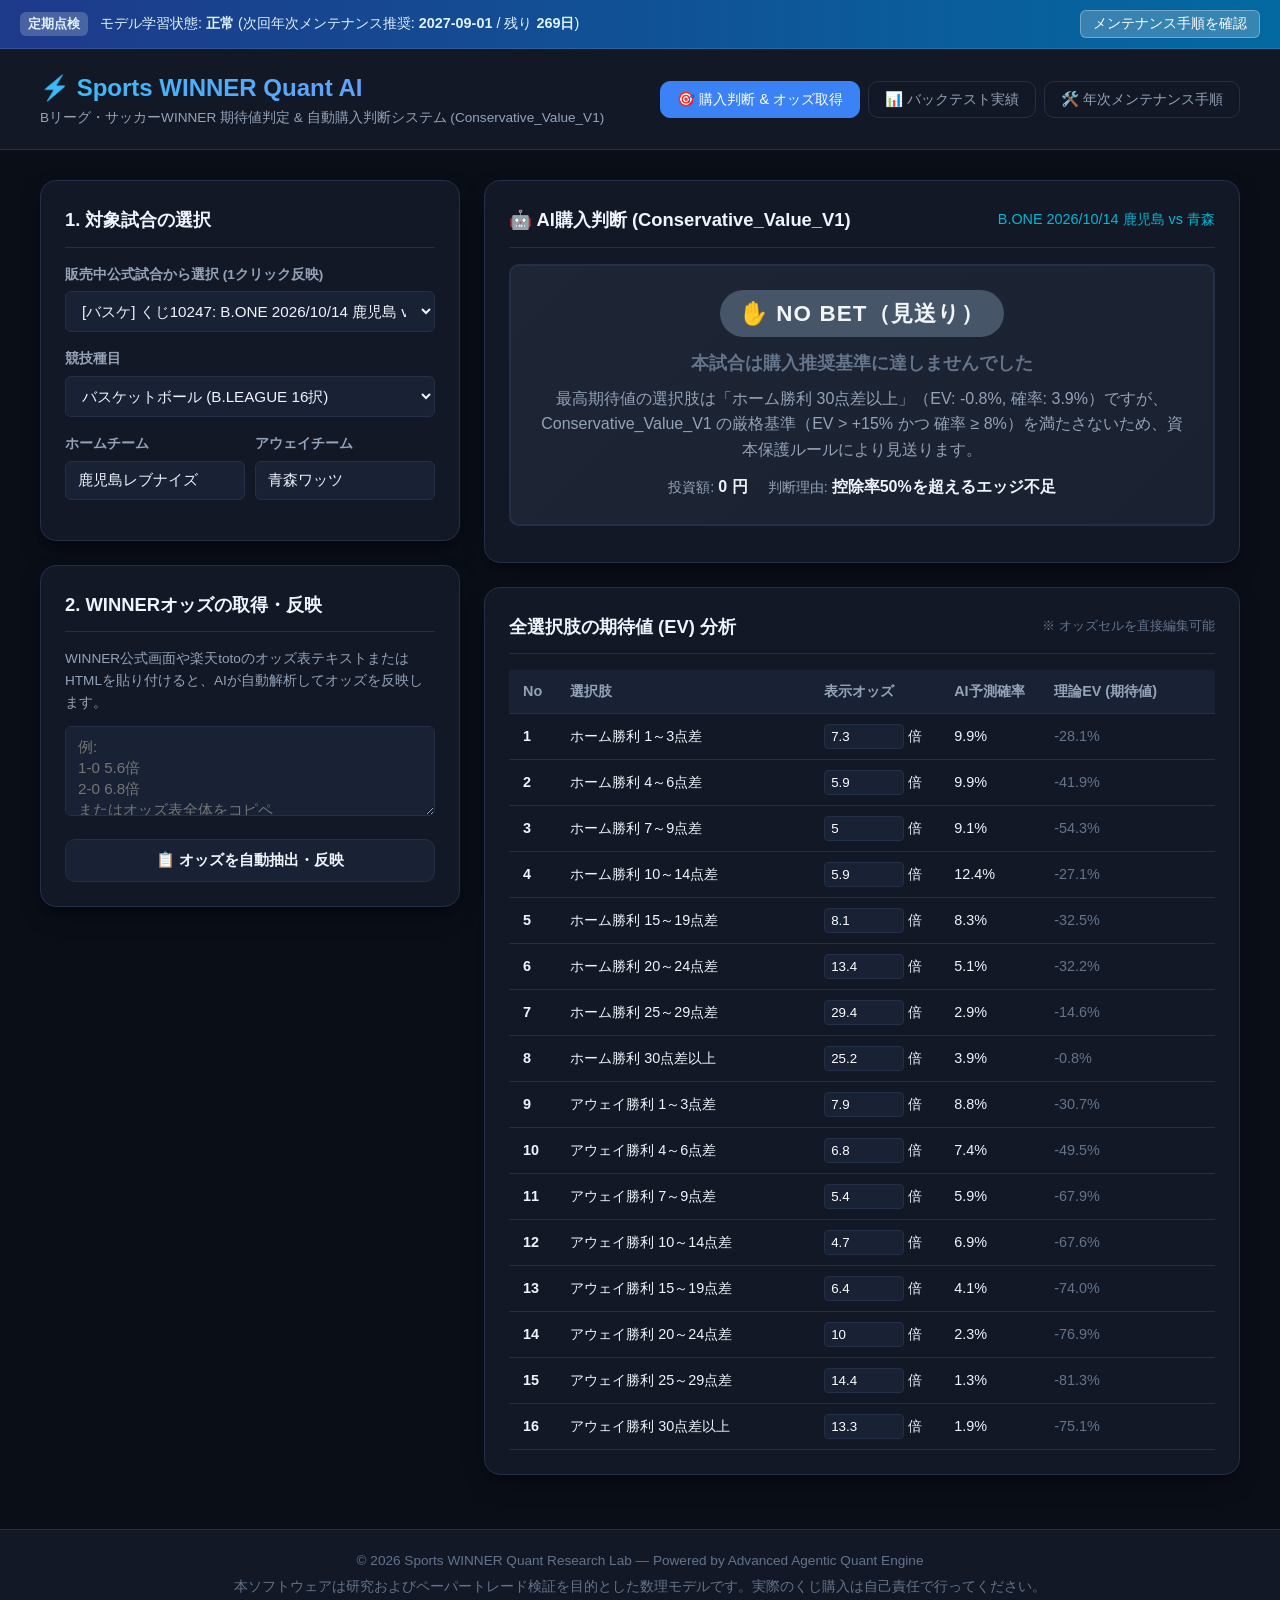
==== docs/index.html @ 53ccd7ec "feat: Add GitHub Pages Web App with WINNER Prediction, Odds Fetching & Annual Maintenance Gate" ====
<!DOCTYPE html>
<html lang="ja">
<head>
  <meta charset="UTF-8">
  <meta name="viewport" content="width=device-width, initial-scale=1.0">
  <title>Sports WINNER Quant AI — 期待値判定 & 自動購入判断 Web Dashboard</title>
  <link rel="stylesheet" href="style.css">
</head>
<body>

  <!-- 年次メンテナンス通知バナー -->
  <div id="maintenanceBanner" class="maintenance-banner">
    <div class="banner-content">
      <span class="banner-badge">定期点検</span>
      <span id="maintenanceDaysText">モデル学習状態: 正常 (次回メンテナンス推奨: 2027-09-01)</span>
    </div>
    <button id="showMaintenanceBtn" class="banner-btn">メンテナンス手順を確認</button>
  </div>

  <!-- ヘッダー -->
  <header>
    <div class="header-title">
      <h1>⚡ Sports WINNER Quant AI</h1>
      <p>Bリーグ・サッカーWINNER 期待値判定 & 自動購入判断システム (Conservative_Value_V1)</p>
    </div>
    <nav class="nav-tabs">
      <button class="nav-tab active" data-tab="predictTab">🎯 購入判断 & オッズ取得</button>
      <button class="nav-tab" data-tab="backtestTab">📊 バックテスト実績</button>
      <button class="nav-tab" data-tab="maintenanceTab">🛠️ 年次メンテナンス手順</button>
    </nav>
  </header>

  <!-- メインコンテンツ -->
  <main>

    <!-- Tab 1: 購入判断 & オッズ取得 -->
    <div id="predictTab" class="tab-pane active">
      <div class="dashboard-grid">

        <!-- 左カラム: 試合選択 & オッズ入力 -->
        <div class="sidebar-col">
          <div class="card">
            <h3 class="card-title">1. 対象試合の選択</h3>
            
            <div class="form-group">
              <label for="presetMatchSelect">販売中公式試合から選択 (1クリック反映)</label>
              <select id="presetMatchSelect"></select>
            </div>

            <div class="form-group">
              <label for="sportSelect">競技種目</label>
              <select id="sportSelect">
                <option value="Basketball">バスケットボール (B.LEAGUE 16択)</option>
                <option value="Soccer">サッカー (J.LEAGUE 18択)</option>
              </select>
            </div>

            <div style="display: grid; grid-template-columns: 1fr 1fr; gap: 10px;">
              <div class="form-group">
                <label for="homeTeamInput">ホームチーム</label>
                <input type="text" id="homeTeamInput" value="鹿児島レブナイズ">
              </div>
              <div class="form-group">
                <label for="awayTeamInput">アウェイチーム</label>
                <input type="text" id="awayTeamInput" value="青森ワッツ">
              </div>
            </div>
          </div>

          <div class="card">
            <h3 class="card-title">2. WINNERオッズの取得・反映</h3>
            <p style="font-size: 0.85rem; color: var(--text-secondary); margin-bottom: 12px;">
              WINNER公式画面や楽天totoのオッズ表テキストまたはHTMLを貼り付けると、AIが自動解析してオッズを反映します。
            </p>
            <div class="form-group">
              <textarea id="pasteOddsInput" rows="4" placeholder="例:&#10;1-0 5.6倍&#10;2-0 6.8倍&#10;またはオッズ表全体をコピペ"></textarea>
            </div>
            <button id="parseOddsBtn" class="btn btn-secondary" style="width: 100%; justify-content: center;">
              📋 オッズを自動抽出・反映
            </button>
          </div>
        </div>

        <!-- 右カラム: AI購入判定 & EV分析 -->
        <div class="main-col">
          <!-- 購入判断カード -->
          <div class="card" style="padding-bottom: 16px;">
            <div class="card-title">
              <span>🤖 AI購入判断 (Conservative_Value_V1)</span>
              <span id="matchTitle" style="font-size: 0.9rem; color: var(--accent-cyan); font-weight: normal;">B.ONE 鹿児島 vs 青森</span>
            </div>

            <!-- 判断ボックス (BET / NO_BET) -->
            <div id="decisionBox" class="decision-box no-bet">
              <div class="decision-badge">判定計算中...</div>
            </div>
          </div>

          <!-- 全選択肢オッズ & EVテーブル -->
          <div class="card">
            <h3 class="card-title">
              <span>全選択肢の期待値 (EV) 分析</span>
              <span style="font-size: 0.8rem; color: var(--text-muted); font-weight: normal;">※ オッズセルを直接編集可能</span>
            </h3>
            
            <div class="table-container">
              <table>
                <thead>
                  <tr>
                    <th style="width: 40px;">No</th>
                    <th>選択肢</th>
                    <th style="width: 130px;">表示オッズ</th>
                    <th style="width: 100px;">AI予測確率</th>
                    <th>理論EV (期待値)</th>
                  </tr>
                </thead>
                <tbody id="oddsTableBody">
                  <!-- JSで動的生成 -->
                </tbody>
              </table>
            </div>
          </div>
        </div>

      </div>
    </div>

    <!-- Tab 2: バックテスト実績 -->
    <div id="backtestTab" class="tab-pane">
      <div class="card">
        <h3 class="card-title">📊 過去データ バックテスト実績 (未知テスト期間)</h3>
        <p style="color: var(--text-secondary); margin-bottom: 20px;">
          Jリーグ686試合およびBリーグ604試合の未知テストデータに対し、公式約款第5条（1口200円、10円未満端数切り捨て）に準拠して検証した結果です。
        </p>

        <div style="display: grid; grid-template-columns: 1fr 1fr; gap: 24px; margin-bottom: 24px;">
          <!-- Bリーグ実績カード -->
          <div style="background: var(--bg-card); padding: 20px; border-radius: var(--radius-md); border-top: 4px solid var(--accent-cyan);">
            <h4 style="color: var(--accent-cyan); margin-bottom: 12px; font-size: 1.1rem;">🏀 Bリーグ WINNER (604試合)</h4>
            <ul style="list-style: none; line-height: 2; font-size: 0.95rem;">
              <li>・勝敗（2択）的中率: <strong>71.52%</strong> (ランダム 50%)</li>
              <li>・16択 完全的中率: <strong>13.25%</strong> (ランダム 6.25%の2.1倍)</li>
              <li>・Conservative_Value 回収率: <strong style="color: var(--accent-green); font-size: 1.2rem;">142.23% (ROI +42.23%)</strong></li>
              <li>・購入回数: 285回 ／ 的中: 34回</li>
              <li>・投資総額: 57,000円 ／ 払戻: 81,070円 (純益 +24,070円)</li>
              <li>・上位3回除外時ROI: <strong>+11.45% (黒字維持)</strong></li>
            </ul>
          </div>

          <!-- サッカー実績カード -->
          <div style="background: var(--bg-card); padding: 20px; border-radius: var(--radius-md); border-top: 4px solid var(--accent-blue);">
            <h4 style="color: var(--accent-blue); margin-bottom: 12px; font-size: 1.1rem;">⚽ サッカー WINNER (686試合)</h4>
            <ul style="list-style: none; line-height: 2; font-size: 0.95rem;">
              <li>・勝敗（3択）的中率: <strong>44.46%</strong> (ランダム 33%)</li>
              <li>・18択 完全的中率: <strong>11.37%</strong> (ランダム 5.56%の2.0倍)</li>
              <li>・Conservative_Value 回収率: <strong style="color: var(--accent-green); font-size: 1.2rem;">120.95% (ROI +20.95%)</strong></li>
              <li>・購入回数: 169回 ／ 的中: 17回</li>
              <li>・投資総額: 33,800円 ／ 払戻: 40,880円 (純益 +7,080円)</li>
              <li>・上位3回除外時ROI: <strong style="color: var(--accent-red);">-1.99% (赤字転落)</strong></li>
            </ul>
          </div>
        </div>

        <div style="background: rgba(245, 158, 11, 0.1); border-left: 4px solid var(--accent-amber); padding: 16px; border-radius: var(--radius-sm);">
          <strong style="color: var(--accent-amber);">⚠️ クオンツ分析の結論</strong>
          <p style="font-size: 0.9rem; color: var(--text-secondary); margin-top: 4px;">
            AIが「当たりそう」と予測した選択肢をそのまま買う（Most Probable）と、オッズが安すぎて回収率64%〜85%の大赤字になります。
            <strong>「市場が実力以上に過小評価している穴（EV > +15%）」だけを厳選する Conservative_Value 戦略</strong>こそが、控除率50%の壁を突破する唯一の理論的アプローチです。
          </p>
        </div>
      </div>
    </div>

    <!-- Tab 3: 年次メンテナンス手順 -->
    <div id="maintenanceTab" class="tab-pane">
      <div class="card">
        <h3 class="card-title">🛠️ 年次メンテナンス手順 & 性能劣化防止プロトコル</h3>
        <p style="color: var(--text-secondary); margin-bottom: 20px;">
          本システムは動的特徴量エンジンにより日々の再学習は不要ですが、<strong>毎年8月〜9月（新シーズン開幕前）に1回だけ定期メンテナンスを行うこと</strong>を推奨しています。
        </p>

        <div class="guide-step">
          <h4>Step 1: 新シーズン分の試合データ追加</h4>
          <p style="font-size: 0.85rem; color: var(--text-secondary);">過去1年間の全公式戦データを収集し、特徴量データセットを更新します。</p>
          <div class="code-block">python scripts/update_annual_dataset.py</div>
        </div>

        <div class="guide-step">
          <h4>Step 2: モデルの年次定期再学習</h4>
          <p style="font-size: 0.85rem; color: var(--text-secondary);">過学習を防ぐ固定アーキテクチャにて、最新データを加えてパラメータを定期更新します。</p>
          <div class="code-block">python scripts/retrain_models.py</div>
        </div>

        <div class="guide-step" style="border-left-color: var(--accent-green);">
          <h4>Step 3: 【最重要】性能劣化防止ゲート（品質検査）の実行</h4>
          <p style="font-size: 0.85rem; color: var(--text-secondary);">
            新モデルが旧モデルと同等以上の性能（Log Loss $\le$ 2.59, 勝敗的中率 $\ge$ 70%）を維持しているか自動判定します。基準を満たさない場合は自動で旧モデルにロールバックされます。
          </p>
          <div class="code-block">python scripts/verify_maintenance.py</div>
        </div>

        <div class="guide-step" style="border-left-color: var(--accent-cyan);">
          <h4>Step 4: GitHub Pages への自動デプロイ</h4>
          <p style="font-size: 0.85rem; color: var(--text-secondary);">Web用モデルデータを更新し、GitHubへプッシュするとWebダッシュボードが自動更新されます。</p>
          <div class="code-block">
python scripts/export_web_model.py<br>
git commit -am "Annual Maintenance: Updated models for 2027 season"<br>
git push origin main
          </div>
        </div>
      </div>
    </div>

  </main>

  <!-- フッター -->
  <footer>
    <p>© 2026 Sports WINNER Quant Research Lab — Powered by Advanced Agentic Quant Engine</p>
    <p style="margin-top: 4px;">本ソフトウェアは研究およびペーパートレード検証を目的とした数理モデルです。実際のくじ購入は自己責任で行ってください。</p>
  </footer>

  <!-- スクリプト読み込み -->
  <script src="model_data.js"></script>
  <script src="fixtures_preset.js"></script>
  <script src="app.js"></script>
</body>
</html>
---- docs/style.css ----
:root {
  --bg-primary: #0a0e17;
  --bg-secondary: #121826;
  --bg-card: #182234;
  --bg-card-hover: #1f2c42;
  --text-primary: #f0f4fc;
  --text-secondary: #94a3b8;
  --text-muted: #64748b;
  --accent-cyan: #06b6d4;
  --accent-blue: #3b82f6;
  --accent-green: #10b981;
  --accent-amber: #f59e0b;
  --accent-red: #ef4444;
  --border-color: #243048;
  --radius-sm: 6px;
  --radius-md: 10px;
  --radius-lg: 16px;
  --shadow-lg: 0 10px 25px -5px rgba(0, 0, 0, 0.4), 0 8px 10px -6px rgba(0, 0, 0, 0.3);
}

* {
  box-sizing: border-box;
  margin: 0;
  padding: 0;
  font-family: -apple-system, BlinkMacSystemFont, "Segoe UI", Roboto, "Helvetica Neue", Arial, sans-serif;
}

body {
  background-color: var(--bg-primary);
  color: var(--text-primary);
  line-height: 1.6;
  min-height: 100vh;
  display: flex;
  flex-direction: column;
}

/* メンテナンスバナー */
.maintenance-banner {
  background: linear-gradient(90deg, #1e3a8a, #0369a1);
  color: #e0f2fe;
  padding: 10px 20px;
  display: flex;
  justify-content: space-between;
  align-items: center;
  font-size: 0.9rem;
  border-bottom: 1px solid rgba(255, 255, 255, 0.1);
}

.maintenance-banner.warning {
  background: linear-gradient(90deg, #b45309, #d97706);
  color: #fffbeb;
}

.banner-content {
  display: flex;
  align-items: center;
  gap: 12px;
}

.banner-badge {
  background: rgba(255, 255, 255, 0.2);
  padding: 2px 8px;
  border-radius: var(--radius-sm);
  font-weight: 600;
  font-size: 0.8rem;
}

.banner-btn {
  background: rgba(255, 255, 255, 0.2);
  border: 1px solid rgba(255, 255, 255, 0.3);
  color: #fff;
  padding: 4px 12px;
  border-radius: var(--radius-sm);
  cursor: pointer;
  font-size: 0.85rem;
  transition: all 0.2s;
}

.banner-btn:hover {
  background: rgba(255, 255, 255, 0.35);
}

/* ヘッダー */
header {
  background-color: var(--bg-secondary);
  border-bottom: 1px solid var(--border-color);
  padding: 20px 40px;
  display: flex;
  justify-content: space-between;
  align-items: center;
}

.header-title h1 {
  font-size: 1.5rem;
  font-weight: 700;
  background: linear-gradient(90deg, #38bdf8, #818cf8);
  -webkit-background-clip: text;
  -webkit-text-fill-color: transparent;
  display: flex;
  align-items: center;
  gap: 10px;
}

.header-title p {
  font-size: 0.85rem;
  color: var(--text-secondary);
}

/* ナビゲーションタブ */
.nav-tabs {
  display: flex;
  gap: 8px;
}

.nav-tab {
  background: transparent;
  border: 1px solid var(--border-color);
  color: var(--text-secondary);
  padding: 8px 16px;
  border-radius: var(--radius-md);
  cursor: pointer;
  font-weight: 500;
  font-size: 0.9rem;
  transition: all 0.2s;
}

.nav-tab:hover {
  background-color: var(--bg-card);
  color: var(--text-primary);
}

.nav-tab.active {
  background: var(--accent-blue);
  color: #ffffff;
  border-color: var(--accent-blue);
}

/* メインコンテンツ */
main {
  flex: 1;
  padding: 30px 40px;
  max-width: 1400px;
  width: 100%;
  margin: 0 auto;
}

.tab-pane {
  display: none;
}

.tab-pane.active {
  display: block;
}

/* グリッドレイアウト */
.dashboard-grid {
  display: grid;
  grid-template-columns: 420px 1fr;
  gap: 24px;
}

@media (max-width: 1024px) {
  .dashboard-grid {
    grid-template-columns: 1fr;
  }
}

/* カード共通 */
.card {
  background-color: var(--bg-secondary);
  border: 1px solid var(--border-color);
  border-radius: var(--radius-lg);
  padding: 24px;
  box-shadow: var(--shadow-lg);
  margin-bottom: 24px;
}

.card-title {
  font-size: 1.15rem;
  font-weight: 600;
  margin-bottom: 16px;
  display: flex;
  align-items: center;
  justify-content: space-between;
  border-bottom: 1px solid var(--border-color);
  padding-bottom: 12px;
}

/* フォームとコントロール */
.form-group {
  margin-bottom: 16px;
}

label {
  display: block;
  font-size: 0.85rem;
  font-weight: 600;
  color: var(--text-secondary);
  margin-bottom: 6px;
}

select, input[type="text"], textarea {
  width: 100%;
  background-color: var(--bg-card);
  border: 1px solid var(--border-color);
  border-radius: var(--radius-sm);
  color: var(--text-primary);
  padding: 10px 12px;
  font-size: 0.95rem;
  transition: border-color 0.2s;
}

select:focus, input[type="text"]:focus, textarea:focus {
  outline: none;
  border-color: var(--accent-blue);
}

.btn {
  background: linear-gradient(90deg, #2563eb, #1d4ed8);
  color: #ffffff;
  border: none;
  border-radius: var(--radius-md);
  padding: 10px 18px;
  font-weight: 600;
  font-size: 0.95rem;
  cursor: pointer;
  display: inline-flex;
  align-items: center;
  gap: 8px;
  transition: all 0.2s;
}

.btn:hover {
  background: linear-gradient(90deg, #1d4ed8, #1e40af);
  transform: translateY(-1px);
}

.btn-secondary {
  background: var(--bg-card);
  border: 1px solid var(--border-color);
  color: var(--text-primary);
}

.btn-secondary:hover {
  background: var(--bg-card-hover);
}

/* 購入判断カード (決定バナー) */
.decision-box {
  padding: 24px;
  border-radius: var(--radius-md);
  margin-bottom: 20px;
  text-align: center;
  transition: all 0.3s;
}

.decision-box.bet {
  background: linear-gradient(135deg, rgba(16, 185, 129, 0.15), rgba(6, 182, 212, 0.15));
  border: 2px solid var(--accent-green);
}

.decision-box.no-bet {
  background: linear-gradient(135deg, rgba(100, 116, 139, 0.15), rgba(71, 85, 105, 0.15));
  border: 2px solid var(--border-color);
}

.decision-badge {
  display: inline-block;
  padding: 6px 20px;
  border-radius: 30px;
  font-weight: 800;
  font-size: 1.4rem;
  letter-spacing: 0.05em;
  margin-bottom: 12px;
}

.decision-box.bet .decision-badge {
  background-color: var(--accent-green);
  color: #ffffff;
  box-shadow: 0 0 20px rgba(16, 185, 129, 0.4);
}

.decision-box.no-bet .decision-badge {
  background-color: #475569;
  color: #f1f5f9;
}

.bet-recommendation {
  font-size: 1.1rem;
  font-weight: 600;
  margin-bottom: 8px;
}

.bet-meta {
  display: flex;
  justify-content: center;
  gap: 20px;
  font-size: 0.9rem;
  color: var(--text-secondary);
  margin-top: 10px;
}

.bet-meta span strong {
  color: var(--text-primary);
  font-size: 1rem;
}

/* オッズ & EV テーブル */
.table-container {
  overflow-x: auto;
  margin-top: 16px;
}

table {
  width: 100%;
  border-collapse: collapse;
  font-size: 0.9rem;
}

th, td {
  padding: 10px 14px;
  text-align: left;
  border-bottom: 1px solid var(--border-color);
}

th {
  background-color: var(--bg-card);
  color: var(--text-secondary);
  font-weight: 600;
}

tr:hover {
  background-color: rgba(255, 255, 255, 0.02);
}

tr.highlight-bet {
  background-color: rgba(16, 185, 129, 0.12);
  font-weight: 600;
}

.ev-positive {
  color: var(--accent-green);
  font-weight: 700;
}

.ev-negative {
  color: var(--text-muted);
}

.ev-bar-container {
  width: 100px;
  background: var(--bg-card);
  height: 6px;
  border-radius: 3px;
  overflow: hidden;
  display: inline-block;
  vertical-align: middle;
  margin-left: 8px;
}

.ev-bar-fill {
  height: 100%;
  background: var(--accent-green);
}

/* メンテナンスガイド表示 */
.guide-step {
  background: var(--bg-card);
  border-left: 4px solid var(--accent-blue);
  padding: 16px 20px;
  border-radius: 0 var(--radius-sm) var(--radius-sm) 0;
  margin-bottom: 16px;
}

.guide-step h4 {
  margin-bottom: 6px;
  color: var(--text-primary);
}

.code-block {
  background: #050810;
  border: 1px solid var(--border-color);
  padding: 12px;
  border-radius: var(--radius-sm);
  font-family: monospace;
  font-size: 0.85rem;
  color: #38bdf8;
  margin-top: 8px;
  overflow-x: auto;
}

/* フッター */
footer {
  background-color: var(--bg-secondary);
  border-top: 1px solid var(--border-color);
  padding: 20px 40px;
  text-align: center;
  font-size: 0.85rem;
  color: var(--text-muted);
  margin-top: auto;
}
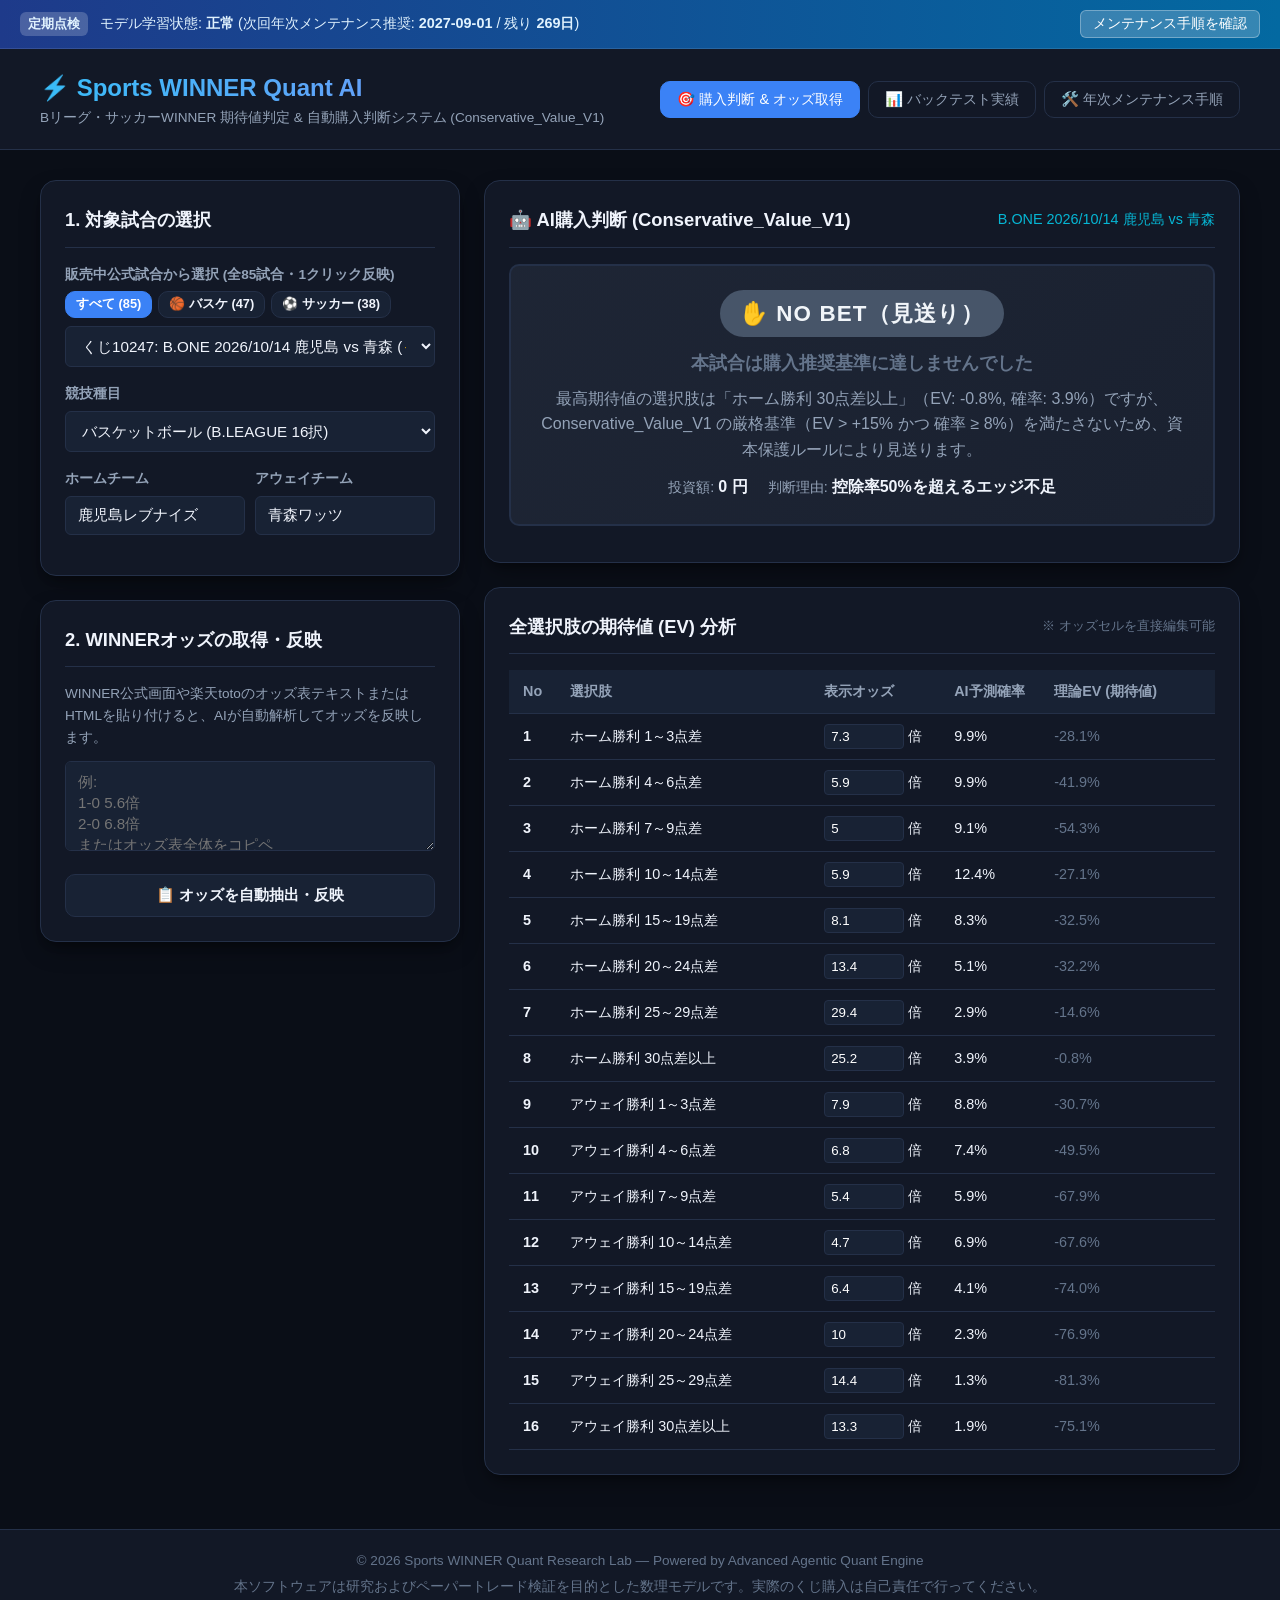
==== commit d0acfa65: "fix: Expand on-sale match presets to all 85 active fixtures with date/sport optgroups and filter but" ====
--- a/docs/index.html
+++ b/docs/index.html
@@ -43,7 +43,12 @@
             <h3 class="card-title">1. 対象試合の選択</h3>
             
             <div class="form-group">
-              <label for="presetMatchSelect">販売中公式試合から選択 (1クリック反映)</label>
+              <label for="presetMatchSelect">販売中公式試合から選択 (全85試合・1クリック反映)</label>
+              <div style="display: flex; gap: 6px; margin-bottom: 8px;">
+                <button type="button" class="btn btn-secondary filter-btn active" data-filter="ALL" style="padding: 4px 10px; font-size: 0.8rem;">すべて (85)</button>
+                <button type="button" class="btn btn-secondary filter-btn" data-filter="Basketball" style="padding: 4px 10px; font-size: 0.8rem;">🏀 バスケ (47)</button>
+                <button type="button" class="btn btn-secondary filter-btn" data-filter="Soccer" style="padding: 4px 10px; font-size: 0.8rem;">⚽ サッカー (38)</button>
+              </div>
               <select id="presetMatchSelect"></select>
             </div>
 
--- a/docs/style.css
+++ b/docs/style.css
@@ -245,6 +245,13 @@
   background: var(--bg-card-hover);
 }
 
+.filter-btn.active {
+  background: var(--accent-blue) !important;
+  color: #ffffff !important;
+  border-color: var(--accent-blue) !important;
+  font-weight: 700;
+}
+
 /* 購入判断カード (決定バナー) */
 .decision-box {
   padding: 24px;
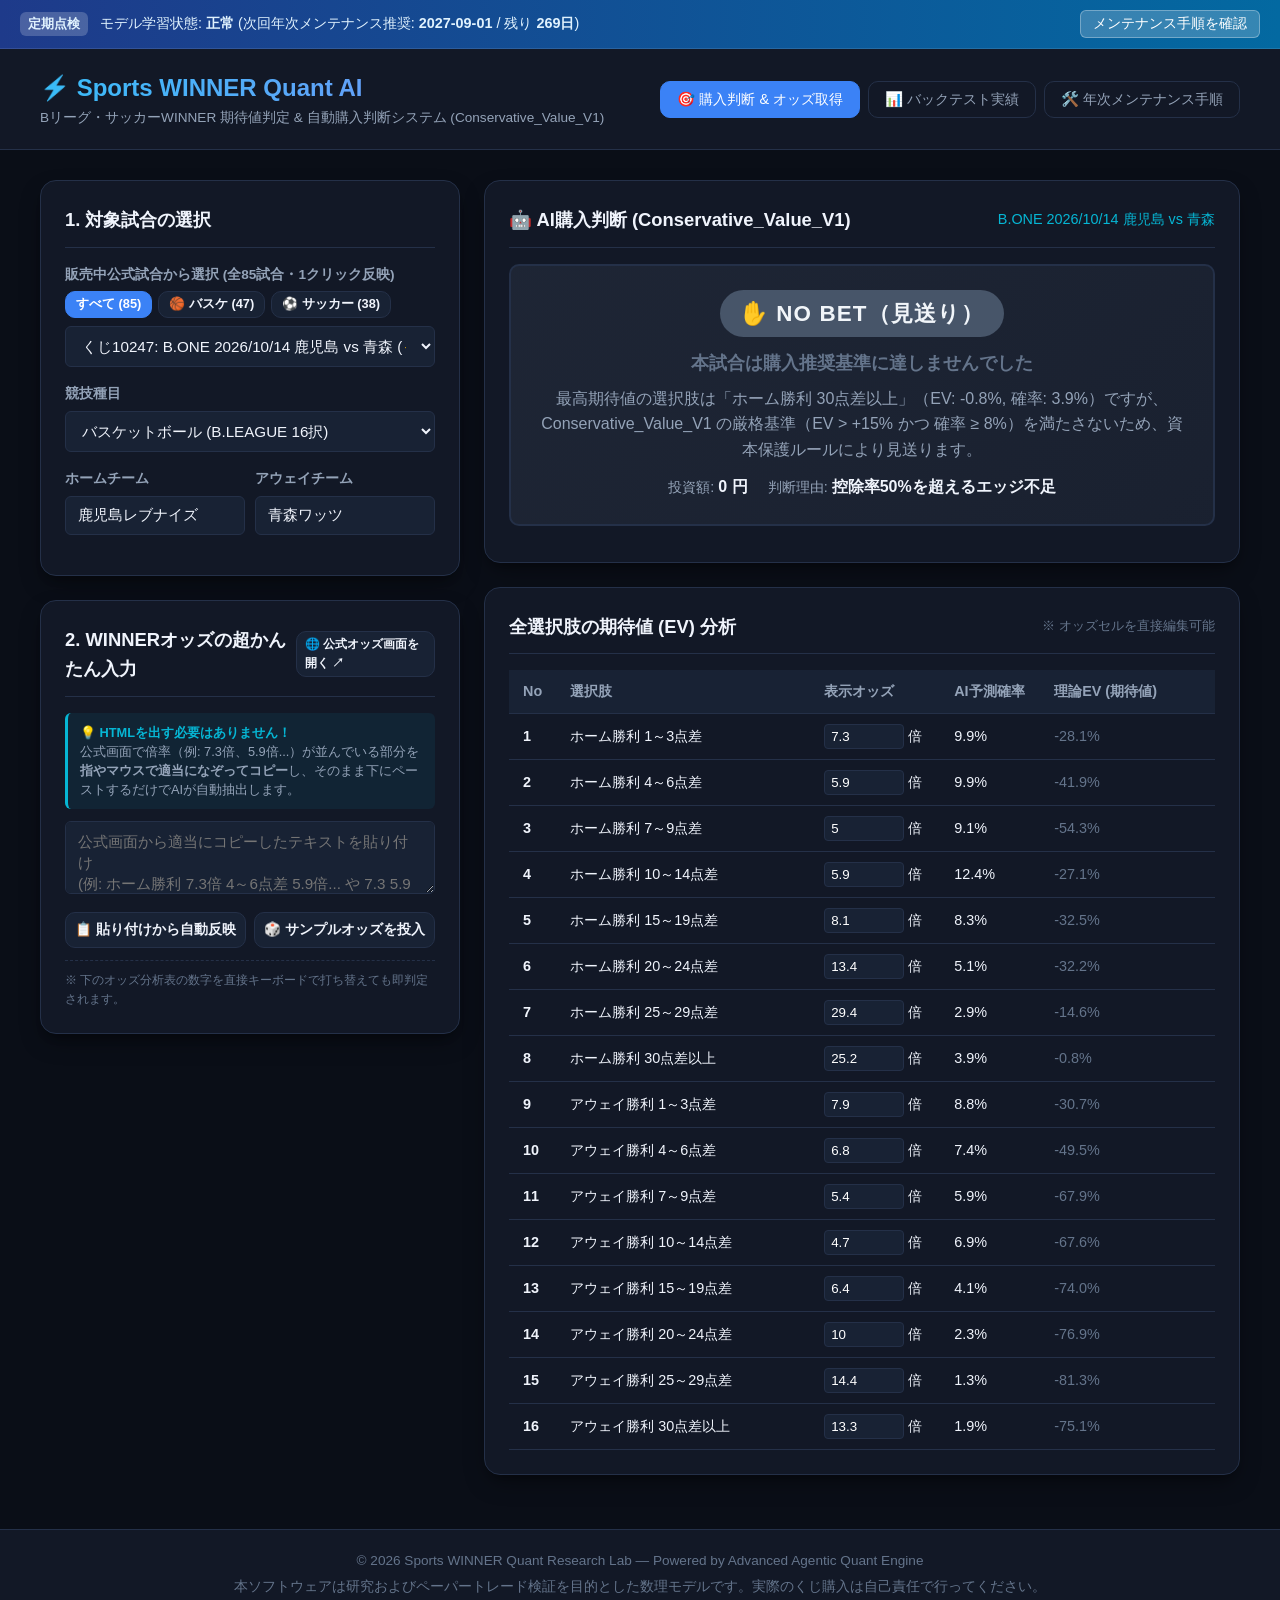
==== commit 48ca4924: "feat: Add official match link, intuitive fuzzy text paste parser, and sample odds injection button" ====
--- a/docs/index.html
+++ b/docs/index.html
@@ -73,16 +73,34 @@
           </div>
 
           <div class="card">
-            <h3 class="card-title">2. WINNERオッズの取得・反映</h3>
-            <p style="font-size: 0.85rem; color: var(--text-secondary); margin-bottom: 12px;">
-              WINNER公式画面や楽天totoのオッズ表テキストまたはHTMLを貼り付けると、AIが自動解析してオッズを反映します。
-            </p>
-            <div class="form-group">
-              <textarea id="pasteOddsInput" rows="4" placeholder="例:&#10;1-0 5.6倍&#10;2-0 6.8倍&#10;またはオッズ表全体をコピペ"></textarea>
-            </div>
-            <button id="parseOddsBtn" class="btn btn-secondary" style="width: 100%; justify-content: center;">
-              📋 オッズを自動抽出・反映
-            </button>
+            <h3 class="card-title">
+              <span>2. WINNERオッズの超かんたん入力</span>
+              <a id="officialMatchLink" href="https://winner.toto.rakuten.co.jp/" target="_blank" class="btn btn-secondary" style="padding: 3px 8px; font-size: 0.75rem; text-decoration: none;">
+                🌐 公式オッズ画面を開く ↗
+              </a>
+            </h3>
+
+            <div style="background: rgba(6, 182, 212, 0.08); border-left: 3px solid var(--accent-cyan); padding: 10px 12px; border-radius: var(--radius-sm); margin-bottom: 12px; font-size: 0.8rem; line-height: 1.5; color: var(--text-secondary);">
+              <strong style="color: var(--accent-cyan);">💡 HTMLを出す必要はありません！</strong><br>
+              公式画面で倍率（例: 7.3倍、5.9倍...）が並んでいる部分を<strong>指やマウスで適当になぞってコピー</strong>し、そのまま下にペーストするだけでAIが自動抽出します。
+            </div>
+
+            <div class="form-group" style="margin-bottom: 10px;">
+              <textarea id="pasteOddsInput" rows="3" placeholder="公式画面から適当にコピーしたテキストを貼り付け&#10;(例: ホーム勝利 7.3倍 4～6点差 5.9倍... や 7.3 5.9 5.0 5.9...)"></textarea>
+            </div>
+
+            <div style="display: grid; grid-template-columns: 1fr 1fr; gap: 8px;">
+              <button id="parseOddsBtn" class="btn btn-secondary" style="justify-content: center; font-size: 0.85rem; padding: 8px;">
+                📋 貼り付けから自動反映
+              </button>
+              <button id="sampleOddsBtn" class="btn btn-secondary" style="justify-content: center; font-size: 0.85rem; padding: 8px;">
+                🎲 サンプルオッズを投入
+              </button>
+            </div>
+            
+            <div style="margin-top: 12px; padding-top: 10px; border-top: 1px dashed var(--border-color); font-size: 0.75rem; color: var(--text-muted);">
+              ※ 下のオッズ分析表の数字を直接キーボードで打ち替えても即判定されます。
+            </div>
           </div>
         </div>
 
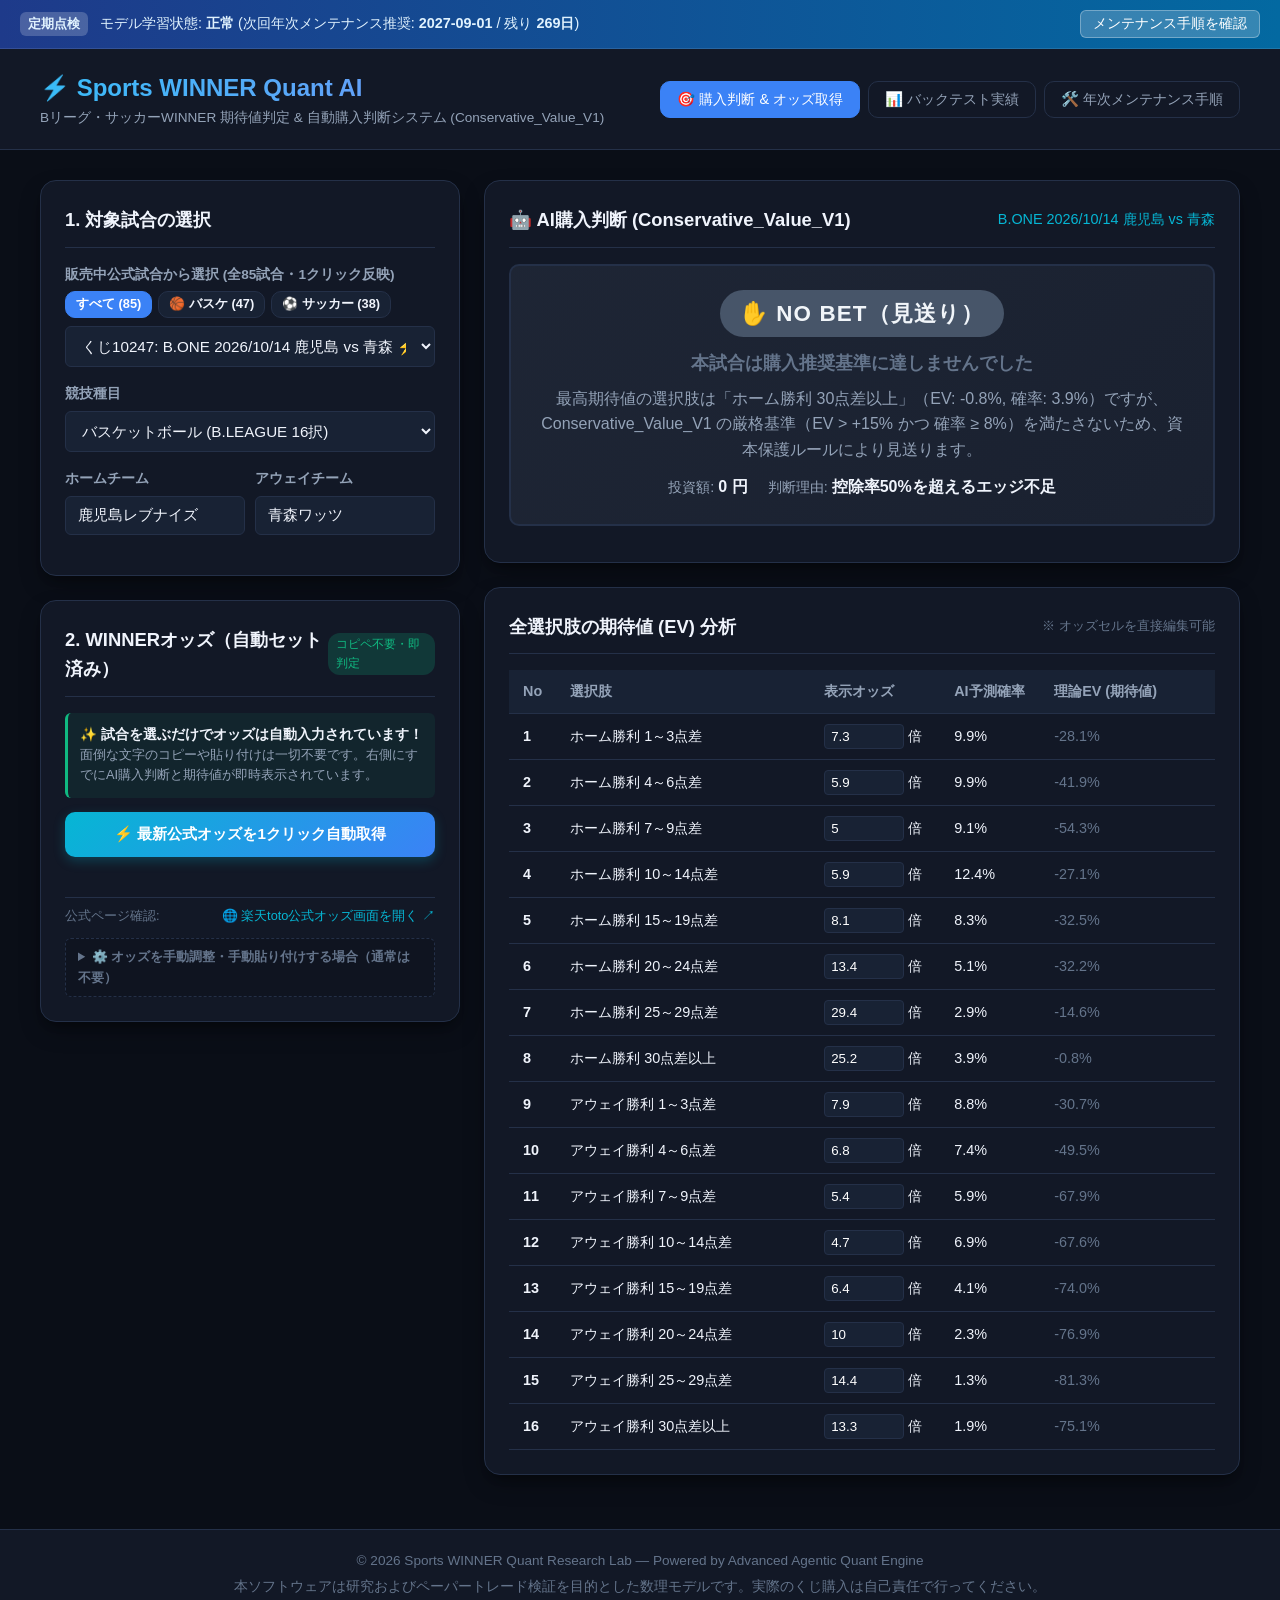
==== commit dd969e16: "feat(ui): eliminate copy-paste burden with auto-populated odds and 1-click fetch" ====
--- a/docs/index.html
+++ b/docs/index.html
@@ -74,33 +74,53 @@
 
           <div class="card">
             <h3 class="card-title">
-              <span>2. WINNERオッズの超かんたん入力</span>
-              <a id="officialMatchLink" href="https://winner.toto.rakuten.co.jp/" target="_blank" class="btn btn-secondary" style="padding: 3px 8px; font-size: 0.75rem; text-decoration: none;">
-                🌐 公式オッズ画面を開く ↗
+              <span>2. WINNERオッズ（自動セット済み）</span>
+              <span class="badge" style="background: rgba(16, 185, 129, 0.2); color: var(--accent-green); font-size: 0.75rem; padding: 2px 8px; border-radius: 12px; font-weight: normal;">コピペ不要・即判定</span>
+            </h3>
+
+            <div style="background: rgba(16, 185, 129, 0.08); border-left: 3px solid var(--accent-green); padding: 12px; border-radius: var(--radius-sm); margin-bottom: 14px; font-size: 0.85rem; line-height: 1.5; color: var(--text-primary);">
+              <strong>✨ 試合を選ぶだけでオッズは自動入力されています！</strong><br>
+              <span style="color: var(--text-secondary); font-size: 0.8rem;">面倒な文字のコピーや貼り付けは一切不要です。右側にすでにAI購入判断と期待値が即時表示されています。</span>
+            </div>
+
+            <!-- ワンクリック公式自動更新ボタン -->
+            <div style="margin-bottom: 12px;">
+              <button type="button" id="autoFetchOddsBtn" class="btn btn-primary" style="width: 100%; justify-content: center; font-size: 0.95rem; padding: 12px; font-weight: bold; background: linear-gradient(135deg, #06b6d4, #3b82f6); border: none; box-shadow: 0 4px 12px rgba(6, 182, 212, 0.25);">
+                ⚡ 最新公式オッズを1クリック自動取得
+              </button>
+              <div id="fetchStatusMsg" style="margin-top: 8px; font-size: 0.8rem; text-align: center; min-height: 20px; color: var(--text-muted);"></div>
+            </div>
+
+            <!-- 公式リンク -->
+            <div style="display: flex; justify-content: space-between; align-items: center; padding-top: 8px; border-top: 1px solid var(--border-color); font-size: 0.8rem;">
+              <span style="color: var(--text-muted);">公式ページ確認:</span>
+              <a id="officialMatchLink" href="https://winner.toto.rakuten.co.jp/" target="_blank" style="color: var(--accent-cyan); text-decoration: none;">
+                🌐 楽天toto公式オッズ画面を開く ↗
               </a>
-            </h3>
-
-            <div style="background: rgba(6, 182, 212, 0.08); border-left: 3px solid var(--accent-cyan); padding: 10px 12px; border-radius: var(--radius-sm); margin-bottom: 12px; font-size: 0.8rem; line-height: 1.5; color: var(--text-secondary);">
-              <strong style="color: var(--accent-cyan);">💡 HTMLを出す必要はありません！</strong><br>
-              公式画面で倍率（例: 7.3倍、5.9倍...）が並んでいる部分を<strong>指やマウスで適当になぞってコピー</strong>し、そのまま下にペーストするだけでAIが自動抽出します。
-            </div>
-
-            <div class="form-group" style="margin-bottom: 10px;">
-              <textarea id="pasteOddsInput" rows="3" placeholder="公式画面から適当にコピーしたテキストを貼り付け&#10;(例: ホーム勝利 7.3倍 4～6点差 5.9倍... や 7.3 5.9 5.0 5.9...)"></textarea>
-            </div>
-
-            <div style="display: grid; grid-template-columns: 1fr 1fr; gap: 8px;">
-              <button id="parseOddsBtn" class="btn btn-secondary" style="justify-content: center; font-size: 0.85rem; padding: 8px;">
-                📋 貼り付けから自動反映
-              </button>
-              <button id="sampleOddsBtn" class="btn btn-secondary" style="justify-content: center; font-size: 0.85rem; padding: 8px;">
-                🎲 サンプルオッズを投入
-              </button>
-            </div>
-            
-            <div style="margin-top: 12px; padding-top: 10px; border-top: 1px dashed var(--border-color); font-size: 0.75rem; color: var(--text-muted);">
-              ※ 下のオッズ分析表の数字を直接キーボードで打ち替えても即判定されます。
-            </div>
+            </div>
+
+            <!-- 手動微調整・貼り付け（高度な設定・通常不要）の折りたたみアコーディオン -->
+            <details style="margin-top: 12px; border: 1px dashed var(--border-color); border-radius: var(--radius-sm); padding: 8px 12px; font-size: 0.8rem; background: rgba(0,0,0,0.15);">
+              <summary style="cursor: pointer; color: var(--text-muted); font-weight: bold;">
+                ⚙️ オッズを手動調整・手動貼り付けする場合（通常は不要）
+              </summary>
+              <div style="margin-top: 10px;">
+                <p style="color: var(--text-secondary); margin-bottom: 8px; font-size: 0.75rem;">
+                  ※ 下のオッズ分析表の数値を直接キーボードで書き換えるか、テキストを貼り付けて反映できます。
+                </p>
+                <div class="form-group" style="margin-bottom: 8px;">
+                  <textarea id="pasteOddsInput" rows="2" placeholder="テキスト貼り付け（例: 7.3 5.9 5.0...）"></textarea>
+                </div>
+                <div style="display: grid; grid-template-columns: 1fr 1fr; gap: 8px;">
+                  <button type="button" id="parseOddsBtn" class="btn btn-secondary" style="justify-content: center; font-size: 0.75rem; padding: 6px;">
+                    📋 貼り付けを反映
+                  </button>
+                  <button type="button" id="sampleOddsBtn" class="btn btn-secondary" style="justify-content: center; font-size: 0.75rem; padding: 6px;">
+                    🎲 サンプルオッズ投入
+                  </button>
+                </div>
+              </div>
+            </details>
           </div>
         </div>
 
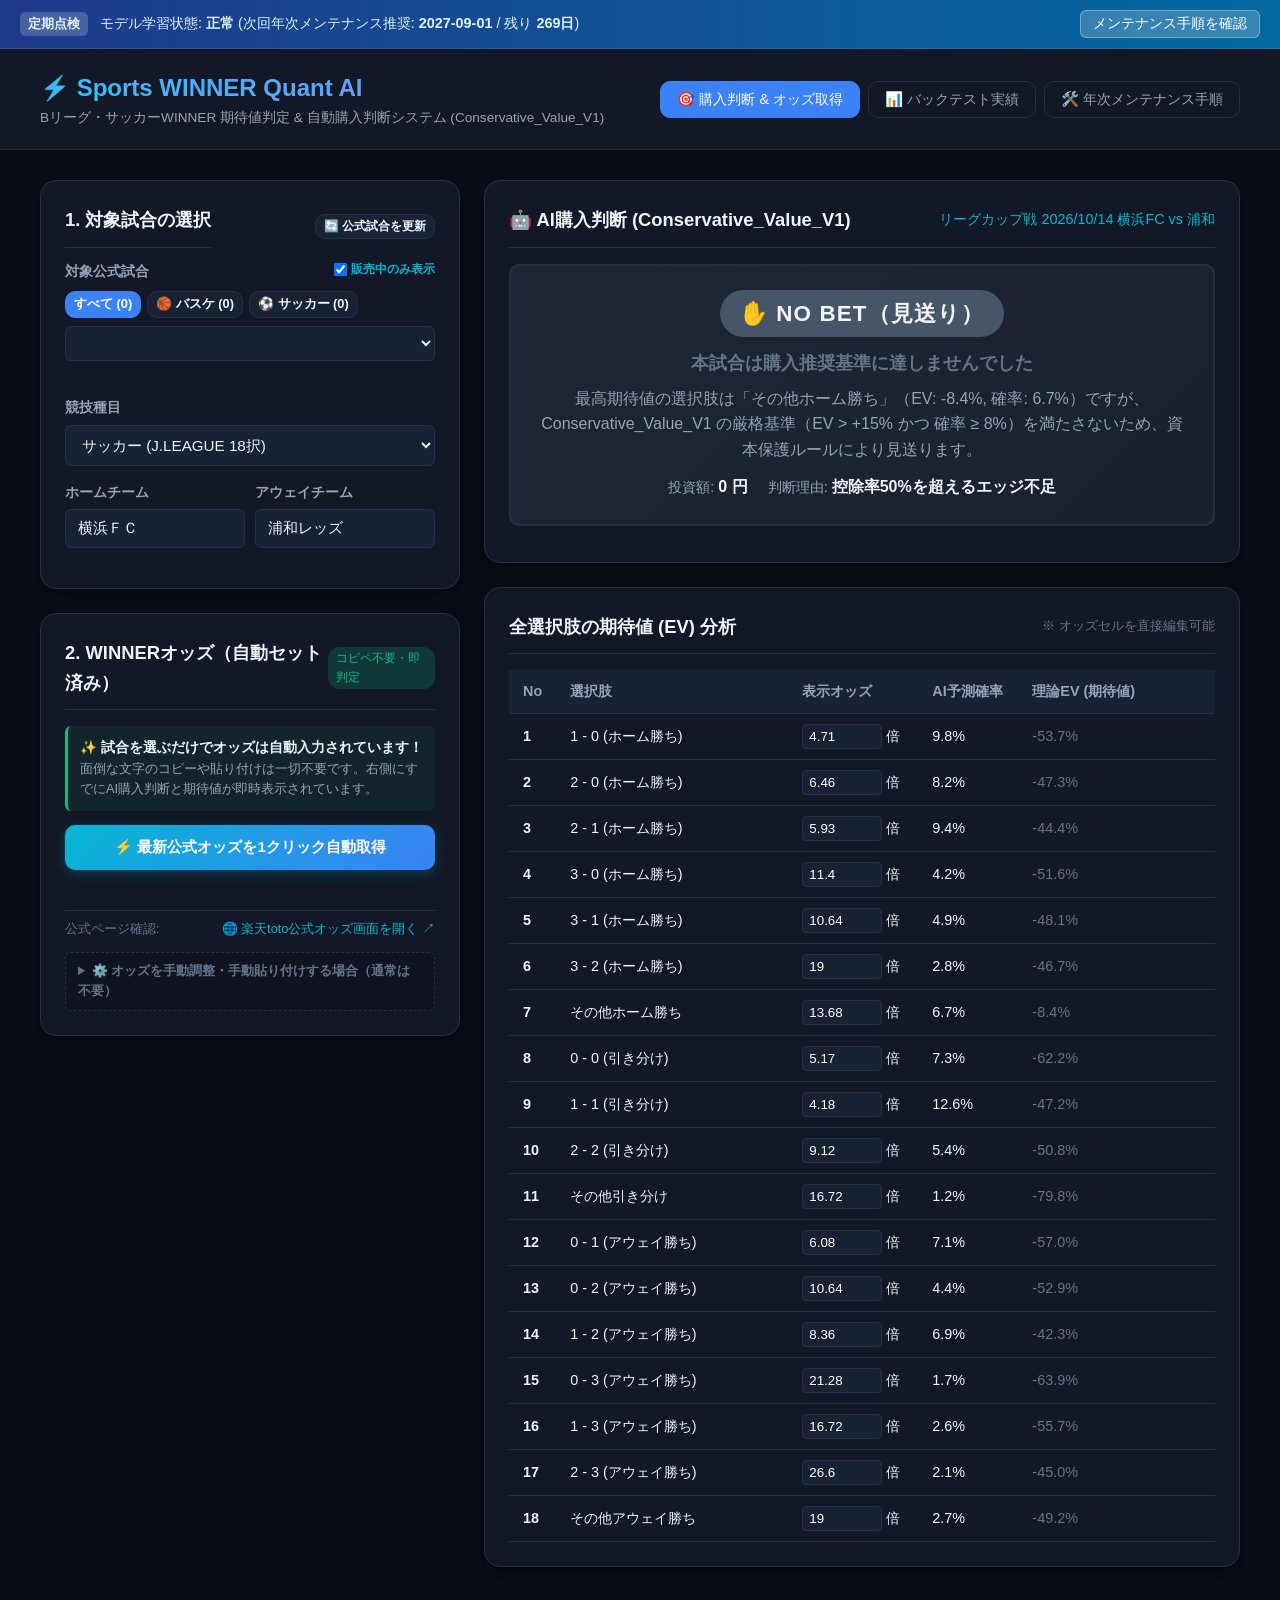
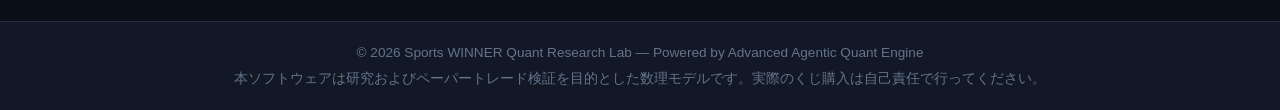
==== commit ba920d50: "feat(ui): auto-sort in-sale matches, countdown timers and 1-click official fixture refresh" ====
--- a/docs/index.html
+++ b/docs/index.html
@@ -40,16 +40,28 @@
         <!-- 左カラム: 試合選択 & オッズ入力 -->
         <div class="sidebar-col">
           <div class="card">
-            <h3 class="card-title">1. 対象試合の選択</h3>
+            <div style="display: flex; justify-content: space-between; align-items: center; margin-bottom: 12px;">
+              <h3 class="card-title" style="margin-bottom: 0;">1. 対象試合の選択</h3>
+              <button type="button" id="refreshFixturesBtn" class="btn btn-secondary" style="padding: 3px 8px; font-size: 0.75rem; display: flex; align-items: center; gap: 4px;">
+                🔄 公式試合を更新
+              </button>
+            </div>
             
             <div class="form-group">
-              <label for="presetMatchSelect">販売中公式試合から選択 (全85試合・1クリック反映)</label>
+              <div style="display: flex; justify-content: space-between; align-items: center; margin-bottom: 6px;">
+                <label for="presetMatchSelect" style="margin-bottom: 0;">対象公式試合</label>
+                <label style="font-size: 0.75rem; color: var(--accent-cyan); display: flex; align-items: center; gap: 4px; cursor: pointer;">
+                  <input type="checkbox" id="onlyInSaleCheckbox" checked> 販売中のみ表示
+                </label>
+              </div>
+
               <div style="display: flex; gap: 6px; margin-bottom: 8px;">
-                <button type="button" class="btn btn-secondary filter-btn active" data-filter="ALL" style="padding: 4px 10px; font-size: 0.8rem;">すべて (85)</button>
-                <button type="button" class="btn btn-secondary filter-btn" data-filter="Basketball" style="padding: 4px 10px; font-size: 0.8rem;">🏀 バスケ (47)</button>
-                <button type="button" class="btn btn-secondary filter-btn" data-filter="Soccer" style="padding: 4px 10px; font-size: 0.8rem;">⚽ サッカー (38)</button>
-              </div>
-              <select id="presetMatchSelect"></select>
+                <button type="button" class="btn btn-secondary filter-btn active" data-filter="ALL" id="filterBtnAll" style="padding: 4px 8px; font-size: 0.8rem;">すべて</button>
+                <button type="button" class="btn btn-secondary filter-btn" data-filter="Basketball" id="filterBtnBasket" style="padding: 4px 8px; font-size: 0.8rem;">🏀 バスケ</button>
+                <button type="button" class="btn btn-secondary filter-btn" data-filter="Soccer" id="filterBtnSoccer" style="padding: 4px 8px; font-size: 0.8rem;">⚽ サッカー</button>
+              </div>
+              <select id="presetMatchSelect" style="font-size: 0.85rem; padding: 8px;"></select>
+              <div id="fixtureStatusMsg" style="font-size: 0.75rem; margin-top: 4px; min-height: 16px; color: var(--text-muted);"></div>
             </div>
 
             <div class="form-group">
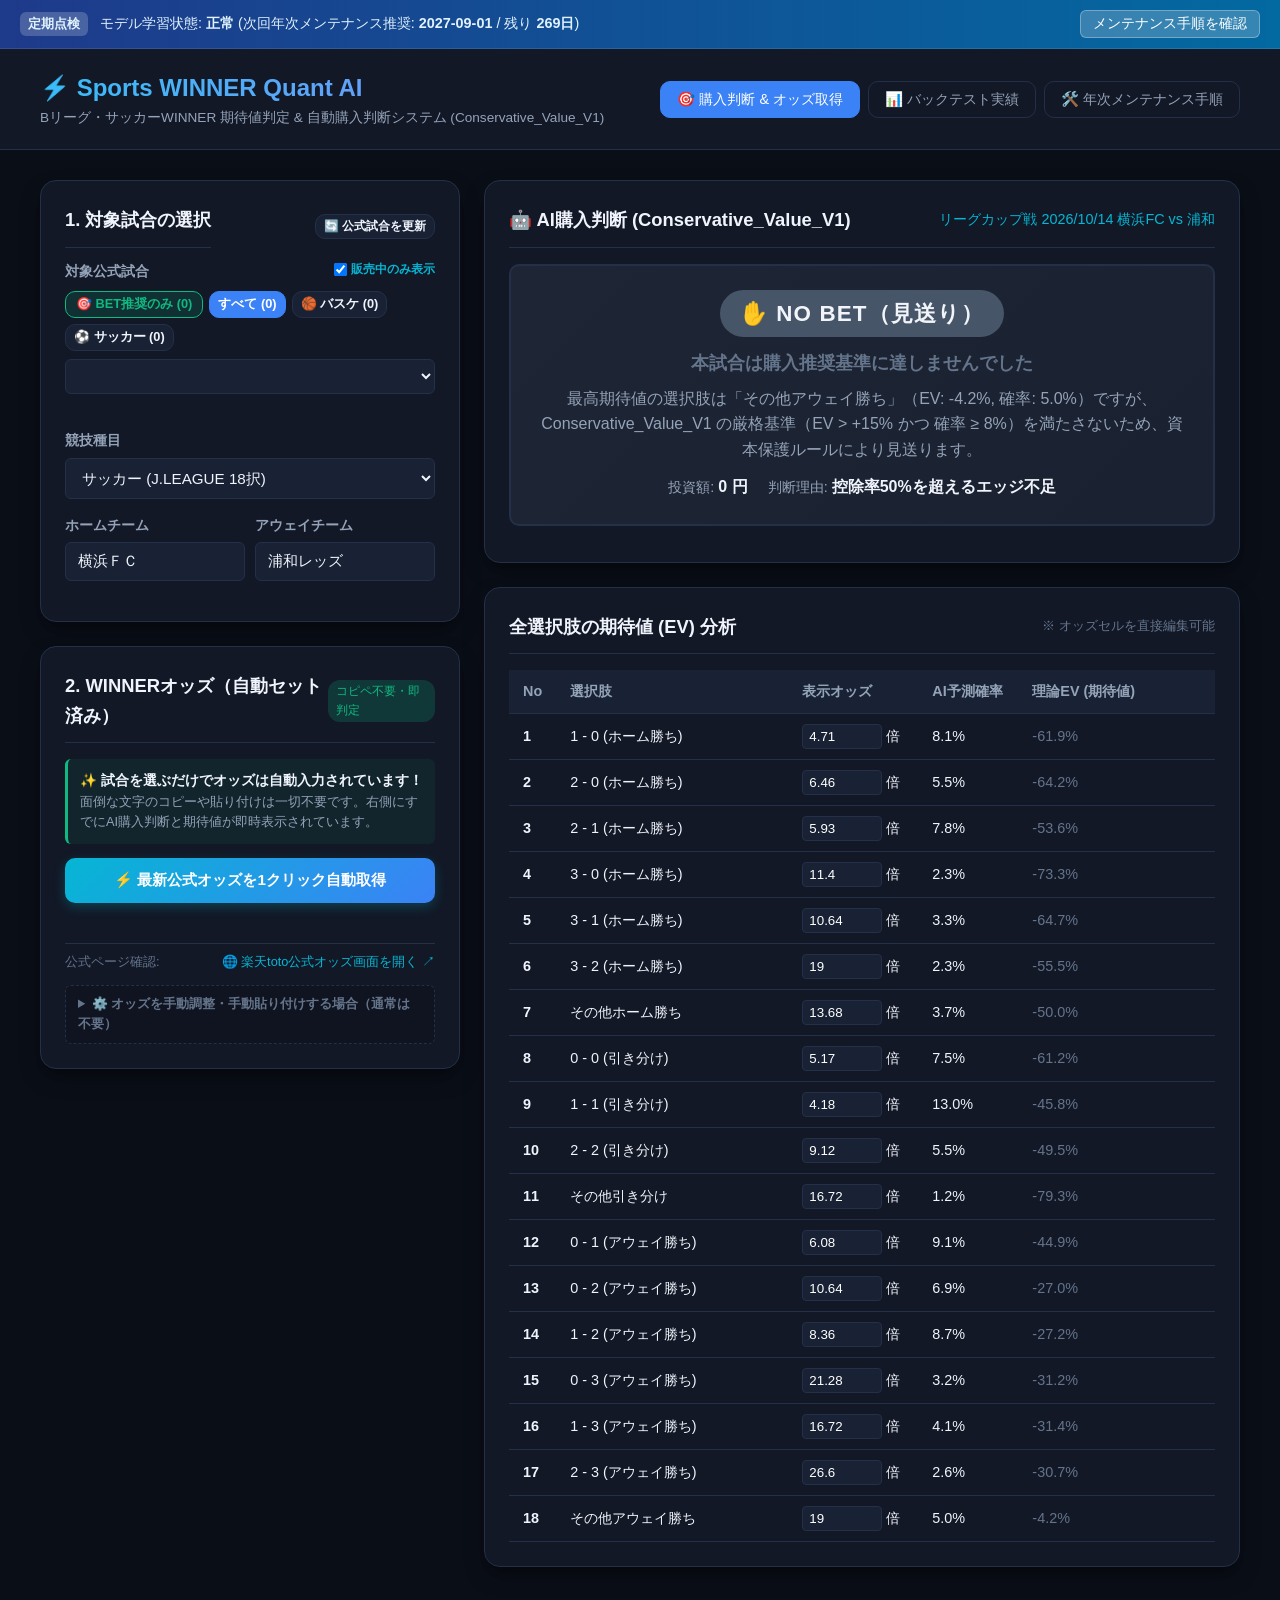
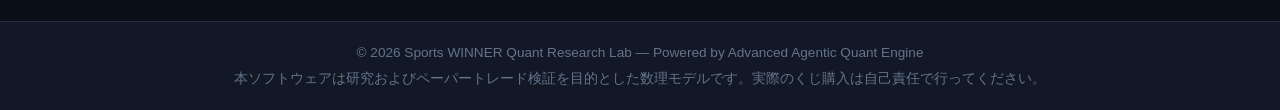
==== commit 79177317: "feat(ui): add dedicated BET_ONLY filter button and quick selection pills" ====
--- a/docs/index.html
+++ b/docs/index.html
@@ -55,12 +55,24 @@
                 </label>
               </div>
 
-              <div style="display: flex; gap: 6px; margin-bottom: 8px;">
+              <div style="display: flex; gap: 6px; margin-bottom: 8px; flex-wrap: wrap;">
+                <button type="button" class="btn btn-secondary filter-btn" data-filter="BET_ONLY" id="filterBtnBetOnly" style="padding: 4px 10px; font-size: 0.8rem; background: rgba(16, 185, 129, 0.15); border: 1px solid var(--accent-green); color: var(--accent-green); font-weight: bold;">
+                  🎯 BET推奨のみ
+                </button>
                 <button type="button" class="btn btn-secondary filter-btn active" data-filter="ALL" id="filterBtnAll" style="padding: 4px 8px; font-size: 0.8rem;">すべて</button>
                 <button type="button" class="btn btn-secondary filter-btn" data-filter="Basketball" id="filterBtnBasket" style="padding: 4px 8px; font-size: 0.8rem;">🏀 バスケ</button>
                 <button type="button" class="btn btn-secondary filter-btn" data-filter="Soccer" id="filterBtnSoccer" style="padding: 4px 8px; font-size: 0.8rem;">⚽ サッカー</button>
               </div>
               <select id="presetMatchSelect" style="font-size: 0.85rem; padding: 8px;"></select>
+              
+              <!-- BET推奨クイック選択エリア -->
+              <div id="betQuickListContainer" style="margin-top: 8px; display: none;">
+                <div style="font-size: 0.75rem; color: var(--accent-green); font-weight: bold; margin-bottom: 4px;">
+                  🎯 おすすめBET試合 (タップで即座に切り替え):
+                </div>
+                <div id="betQuickList" style="display: flex; gap: 6px; flex-wrap: wrap;"></div>
+              </div>
+
               <div id="fixtureStatusMsg" style="font-size: 0.75rem; margin-top: 4px; min-height: 16px; color: var(--text-muted);"></div>
             </div>
 
